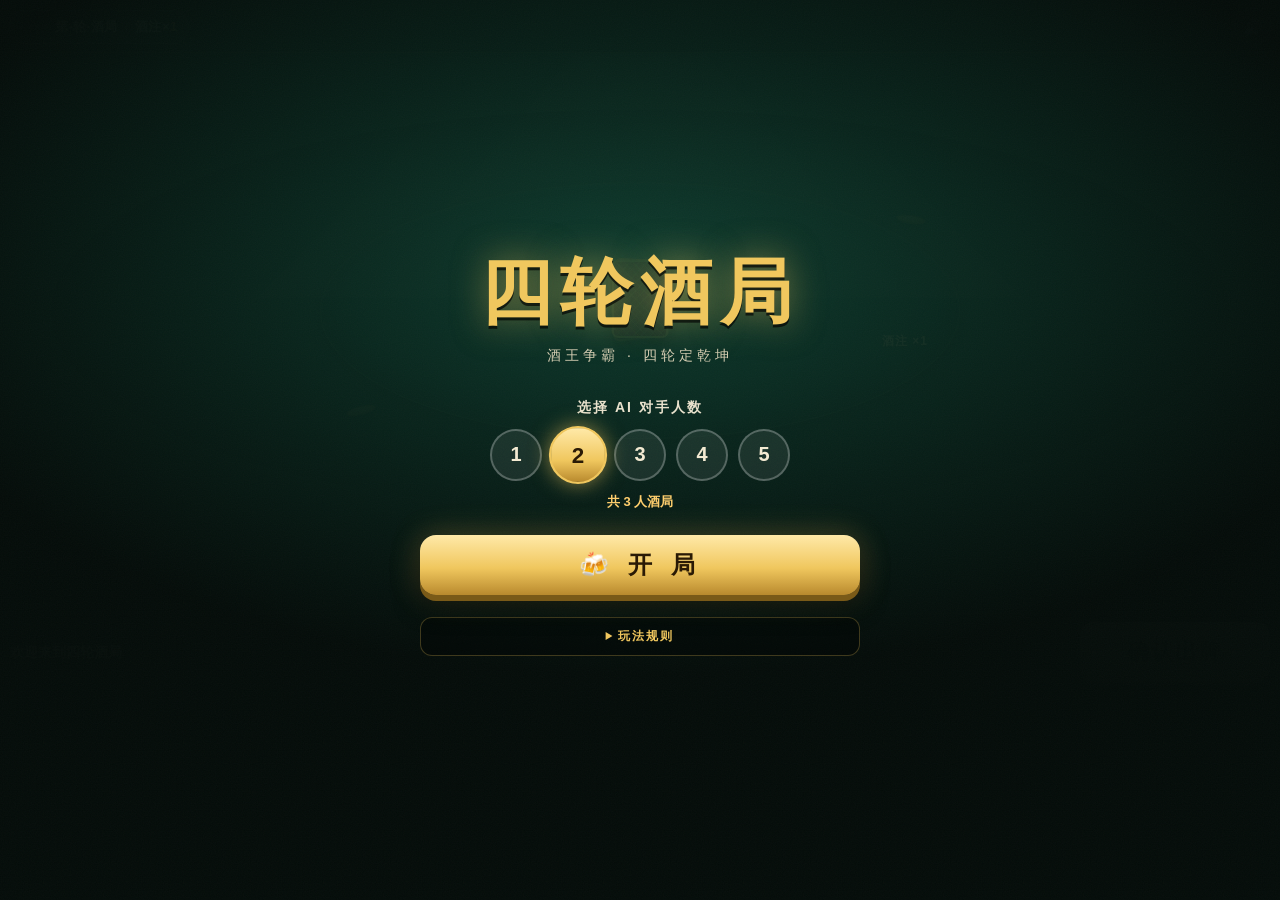
==== index.html @ f5d8945d "四轮酒局 v4: gauntlet loop 3:0 sweep vs Balatro bar 完整游戏（四轮比大/比小/十点半/炸金花、罚酒翻倍、1-5 AI）+ v4 视觉终版（舞台/酒注塔/罚酒" ====
<!DOCTYPE html>
<html lang="zh-CN">
<head>
<meta charset="UTF-8">
<meta name="viewport" content="width=device-width, initial-scale=1, maximum-scale=1, user-scalable=no, viewport-fit=cover">
<meta name="theme-color" content="#06110c">
<title>四轮酒局 · 酒王争霸</title>
<link rel="stylesheet" href="game.css">
</head>
<body>

  <!-- 顶栏：轮次 / 玩家计分 / 罚酒基数 / 静音 -->
  <header id="topbar">
    <div id="round-badge" class="badge"><span id="round-dots"><i></i><i></i><i></i><i></i></span>第<span id="round-num">-</span>轮·<span id="round-name">酒局</span><span class="badge-sep"></span>酒注×<span id="base-num">1</span></div>
    <div id="chips"></div>
    <button id="mute-btn" aria-label="静音开关">🔊</button>
  </header>

  <!-- 牌桌 -->
  <main id="table-wrap">
    <div id="table">
      <div class="felt-ring"></div>
      <div class="felt-ring-glow"></div>
      <div id="stage"></div>
      <div id="bet-visual"><div class="bet-tower"></div><div class="bet-label" id="bet-label">酒注 ×1</div></div>
      <div class="table-props"><i class="prop-chip pc1"></i><i class="prop-chip pc2"></i><i class="prop-coaster pc3"></i></div>
      <div id="deck-visual"><i></i><i></i><i></i></div>
      <div id="discard-visual"></div>
      <div id="panels"></div>
      <div id="human-slot" class="slot-anchor"></div>
      <div id="human-tray" class="beer-tray"></div>
    </div>
  </main>

  <!-- 操作栏 -->
  <div id="actionbar">
    <div id="hint">欢迎来到四轮酒局</div>
    <button id="confirm-btn" disabled>确认出牌</button>
  </div>

  <!-- 手牌锚点区域（卡牌实体在 #cardlayer） -->
  <div id="hand"></div>

  <!-- 居中横幅（轮次切换 / 结果） -->
  <div id="banner" class="hidden">
    <div id="b-title"></div>
    <div id="b-sub"></div>
  </div>

  <!-- 屏幕边缘闪光（结果瞬间） -->
  <div id="edge-flash"></div>

  <!-- 卡牌与动态元素层 -->
  <div id="cardlayer"></div>

  <!-- 粒子画布 -->
  <canvas id="fx"></canvas>

  <!-- 主菜单 -->
  <div id="menu" class="overlay">
    <div class="menu-box">
      <div class="menu-logo">四轮酒局</div>
      <div class="menu-sub">酒王争霸 · 四轮定乾坤</div>
      <div class="menu-rule-label">选择 AI 对手人数</div>
      <div id="cnt-pills">
        <button class="cnt-pill" data-n="1">1</button>
        <button class="cnt-pill on" data-n="2">2</button>
        <button class="cnt-pill" data-n="3">3</button>
        <button class="cnt-pill" data-n="4">4</button>
        <button class="cnt-pill" data-n="5">5</button>
      </div>
      <div id="menu-count">共 3 人酒局</div>
      <button id="start-btn">🍻 开 局</button>
      <details id="rules">
        <summary>玩法规则</summary>
        <p>一副 52 张，每人 7 张，连打四轮：</p>
        <p>① <b>比大</b>：出 1 张，最大者赢，最小者罚酒。<br>
           ② <b>比小</b>：出 1 张，最小者赢，最大者罚酒。<br>
           ③ <b>十点半</b>：出 2 张凑 10.5（A=1，J/Q/K=半张），最近者赢，最远者罚酒。<br>
           ④ <b>炸金花</b>：剩余 3 张自动锁定，豹子＞同花顺＞金花＞顺子＞对子＞散牌，牌型最弱者罚酒。</p>
        <p>牌点 A 最大、2 最小；同点比花色 ♠＞♥＞♣＞♦。每轮输家可抉择下一轮罚酒<b>是否翻倍</b>（1→2→4→8）。四轮之后，罚酒最多者加冕「酒王」！</p>
      </details>
    </div>
  </div>

  <!-- 翻倍抉择（人类输家） -->
  <div id="double-modal" class="overlay hidden">
    <div class="dm-box">
      <div class="dm-title">🍺 你这轮输了！</div>
      <div class="dm-info" id="dm-info">当前罚酒基数 1 杯</div>
      <button id="btn-double" class="dm-btn hot">
        <span class="dm-b-main">🔥 翻倍！</span>
        <span class="dm-b-sub" id="dm-double-sub">下轮罚酒 → 2 杯</span>
      </button>
      <button id="btn-safe" class="dm-btn calm">
        <span class="dm-b-main">🛡️ 稳一手</span>
        <span class="dm-b-sub" id="dm-safe-sub">保持 1 杯</span>
      </button>
    </div>
  </div>

  <!-- 终局结算 -->
  <div id="final-modal" class="overlay hidden">
    <div class="fm-box">
      <div class="fm-title">🏆 终局结算</div>
      <div class="fm-sub" id="fm-sub">酒王加冕</div>
      <div id="final-rows"></div>
      <button id="btn-again">🍻 再来一局</button>
    </div>
  </div>

<script src="game.js"></script>
</body>
</html>
---- game.css ----
/* ============================================================
   四轮酒局 · 酒王争霸 —— 暗色赌场绒布美学
   全部动效仅使用 transform / opacity
   ============================================================ */

:root{
  --cw: 64px;               /* 手牌宽（JS 会按视口重设） */
  --ch: 91px;               /* 手牌高 */
  --gold: #f0c75e;
  --gold-deep: #b98a2e;
  --red: #e00a28;
  --ink: #0a0d13;
  --felt-1: #14604a;
  --felt-2: #0b3d2e;
  --felt-3: #04140d;
  --panel-bg: rgba(10, 20, 16, .72);
  --noise: url("data:image/svg+xml,%3Csvg xmlns='http://www.w3.org/2000/svg' width='140' height='140'%3E%3Cfilter id='n'%3E%3CfeTurbulence type='fractalNoise' baseFrequency='0.85' numOctaves='2' stitchTiles='stitch'/%3E%3C/filter%3E%3Crect width='140' height='140' filter='url(%23n)' opacity='0.55'/%3E%3C/svg%3E");
}

*{ margin:0; padding:0; box-sizing:border-box; -webkit-tap-highlight-color:transparent; }

html, body{ height:100%; }

body{
  font-family: "PingFang SC", "Hiragino Sans GB", "Microsoft YaHei", "Noto Sans CJK SC", "Source Han Sans SC", sans-serif;
  background: #030b07;
  color: #f3ead2;
  overflow: hidden;
  user-select: none;
  -webkit-user-select: none;
  touch-action: manipulation;
  position: fixed;
  inset: 0;
  display: flex;
  flex-direction: column;
}

/* 全局细腻噪点 */
body::before{
  content:"";
  position: fixed;
  inset: 0;
  background-image: var(--noise);
  opacity: .05;
  pointer-events: none;
  z-index: 3;
}

.hidden{ display:none !important; }

/* ================= 顶栏 ================= */

#topbar{
  position: relative;
  z-index: 30;
  display: flex;
  align-items: center;
  flex-wrap: wrap;
  gap: 6px;
  padding: 8px 8px 6px;
  background: linear-gradient(180deg, rgba(6,14,10,.96), rgba(6,14,10,.78));
  border-bottom: 1px solid rgba(240,199,94,.22);
  box-shadow: 0 4px 18px rgba(0,0,0,.45);
}

.badge{
  flex: 0 0 auto;
  font-size: 12px;
  font-weight: 700;
  letter-spacing: .5px;
  padding: 7px 10px;
  border-radius: 999px;
  background: rgba(255,255,255,.09);
  border: 1px solid rgba(255,255,255,.22);
  color: #f6eeda;
  white-space: nowrap;
}
#round-dots{ margin-right: 7px; }
#round-dots i{
  display: inline-block;
  width: 5px; height: 5px;
  border-radius: 50%;
  background: rgba(255,255,255,.22);
  margin-right: 3px;
  vertical-align: 2px;
}
#round-dots i:last-child{ margin-right: 0; }
#round-dots.d1 i:nth-child(1),
#round-dots.d2 i:nth-child(-n+2),
#round-dots.d3 i:nth-child(-n+3),
#round-dots.d4 i{
  background: var(--gold);
  box-shadow: 0 0 5px rgba(240,199,94,.85);
}
.badge-sep{
  display: inline-block;
  width: 1px; height: 11px;
  background: rgba(255,255,255,.28);
  margin: 0 8px;
  vertical-align: -1px;
}
#base-num{ color: var(--gold); font-weight: 900; }

.badge.gold{
  background: linear-gradient(135deg, rgba(240,199,94,.22), rgba(185,138,46,.14));
  border-color: rgba(240,199,94,.55);
  color: var(--gold);
}

#chips{
  flex: 1 1 100%;
  order: 3;
  display: flex;
  justify-content: center;
  gap: 5px;
  overflow-x: auto;
  scrollbar-width: none;
  padding: 2px;
}
#chips::-webkit-scrollbar{ display:none; }

.chip{
  flex: 0 0 auto;
  display: flex;
  align-items: center;
  gap: 4px;
  padding: 3px 7px 3px 3px;
  border-radius: 999px;
  background: rgba(255,255,255,.06);
  border: 1px solid rgba(255,255,255,.12);
  transition: border-color .2s, background .2s;
}
.chip.me{
  border-color: rgba(240,199,94,.7);
  background: rgba(240,199,94,.12);
}
.chip.lose-flash{ border-color: var(--red); background: rgba(217,43,58,.18); }
.chip.win-flash{ border-color: var(--gold); background: rgba(240,199,94,.22); }

.chip-avatar{
  width: 22px; height: 22px;
  border-radius: 50%;
  display: flex; align-items: center; justify-content: center;
  font-size: 13px;
  background: radial-gradient(circle at 35% 30%, #2c4a3c, #10231a);
  border: 1px solid rgba(240,199,94,.35);
}
.chip-name{ font-size: 11px; font-weight: 700; letter-spacing:.02em; color:#f2ead6; white-space: nowrap; }
.chip-drinks{ font-size: 11px; font-weight: 800; letter-spacing:.02em; color: #ffd87e; white-space: nowrap; }

#mute-btn{
  flex: 0 0 auto;
  width: 38px; height: 38px;
  border-radius: 50%;
  border: 1px solid rgba(255,255,255,.16);
  background: rgba(255,255,255,.07);
  font-size: 16px;
  cursor: pointer;
  color: #f3ead2;
}

/* ================= 牌桌 ================= */

#table-wrap{
  position: relative;
  z-index: 1;
  flex: 1 1 auto;
  overflow: hidden;
  background:
    radial-gradient(ellipse 90% 70% at 50% 38%, #177257 0%, var(--felt-2) 55%, var(--felt-3) 100%);
}

/* 主光：光池 + 织纹 + 光泽 */
#table-wrap::before{
  content:"";
  position:absolute; inset:0;
  pointer-events:none;
  background:
    radial-gradient(ellipse 52% 40% at 50% 40%, rgba(255,240,200,.16), transparent 70%),
    radial-gradient(ellipse 120% 90% at 50% -20%, rgba(255,244,210,.06), transparent 60%),
    repeating-linear-gradient(0deg, rgba(255,255,255,.014) 0 1px, transparent 1px 3px),
    repeating-linear-gradient(90deg, rgba(0,0,0,.035) 0 1px, transparent 1px 3px);
}

#table{
  position: absolute;
  inset: 0;
}

/* 主光光锥（顶部射灯，收束到中央展台） */
#table::before{
  content:"";
  position:absolute;
  left:50%; top:0;
  width:64%; height:52%;
  transform: translateX(-50%);
  background: linear-gradient(180deg, rgba(255,236,180,.12), rgba(255,236,180,.03) 60%, transparent);
  clip-path: polygon(42% 0, 58% 0, 88% 100%, 12% 100%);
  pointer-events:none;
}

/* ── 中央展台：抬高的绒面舞台 ── */
#stage{
  position:absolute;
  left:50%; top:46%;
  width: min(66%, 640px);
  height: 46%;
  transform: translate(-50%,-50%);
  border-radius: 50%;
  background:
    radial-gradient(ellipse 58% 52% at 50% 36%, rgba(255,240,200,.16), transparent 70%),
    radial-gradient(ellipse at 50% 42%, #1e8a67 0%, #14604a 58%, #0d4634 100%);
  border: 1px solid rgba(240,199,94,.20);
  box-shadow:
    inset 0 2px 3px rgba(255,255,255,.10),
    inset 0 -16px 28px rgba(0,0,0,.40),
    0 12px 26px rgba(0,0,0,.52),
    0 2px 6px rgba(0,0,0,.40);
}
/* 收束在展台上的光柱 */
#stage::before{
  content:"";
  position:absolute;
  left:50%; bottom:55%;
  width:120%; height:140%;
  transform: translateX(-50%);
  background: linear-gradient(0deg, rgba(255,236,180,.10), rgba(255,236,180,.02) 55%, transparent 80%);
  clip-path: polygon(46% 0, 54% 0, 100% 100%, 0 100%);
  pointer-events:none;
}

/* ── 中心酒注塔 ── */
#bet-visual{
  position:absolute;
  left:50%; top:46%;
  transform: translate(-50%,-50%) translate(min(31vw, 265px), 8px);
  display:flex;
  flex-direction:column;
  align-items:center;
  pointer-events:none;
}
.bet-tower{ position:relative; width:52px; height:42px; }
.bet-tower i{
  position:absolute;
  left:50%;
  width:46px; height:13px;
  transform: translateX(-50%);
  border-radius:50%;
  background: radial-gradient(ellipse at 38% 26%, #ffe9a8, #f0c75e 52%, #9c7420 100%);
  border:1px solid rgba(90,60,10,.6);
  box-shadow: 0 3px 5px rgba(0,0,0,.55);
}
.bet-label{
  margin-top:3px;
  font-size:12px;
  font-weight:900;
  letter-spacing:1px;
  color:#ffe9a8;
  text-shadow:0 1px 3px rgba(0,0,0,.85), 0 0 12px rgba(240,199,94,.35);
  white-space:nowrap;
}

/* ── 罚酒上桌：玩家位旁实体酒杯 ── */
.beer-tray{
  position:absolute;
  top: 2px; right: -16px;
  display:flex;
  align-items:flex-end;
  min-width: 46px; min-height: 26px;
  pointer-events:none;
}
.panel.flip .beer-tray{ right:auto; left: -16px; }
.beer-tray::before{ /* 杯垫圆印 */
  content:"";
  position:absolute;
  left:50%; bottom:-3px;
  width: 48px; height: 13px;
  transform: translateX(-50%);
  border-radius:50%;
  background: radial-gradient(ellipse, rgba(0,0,0,.42), transparent 70%);
  border: 1px solid rgba(240,199,94,.14);
}
.beer-tray .bg{
  font-style:normal;
  font-size:19px;
  line-height:1;
  margin-left:-5px;
  filter: drop-shadow(0 2px 2px rgba(0,0,0,.55));
}
.beer-tray .g0{ transform: rotate(-8deg); }
.beer-tray .g1{ transform: rotate(3deg) translateY(-2px); }
.beer-tray .g2{ transform: rotate(9deg); }
.btower{ position:relative; display:inline-block; width:27px; height:32px; }
.btower .bg{ position:absolute; left:50%; margin:0; }
.btower .g0{ transform: translateX(-50%); bottom:0; }
.btower .g1{ transform: translateX(-50%) rotate(3deg); bottom:8px; }
.btower .g2{ transform: translateX(-50%) rotate(-6deg); bottom:16px; }
.beer-n{
  font-size:11px;
  font-weight:900;
  color:#ffcf6e;
  text-shadow:0 1px 2px rgba(0,0,0,.85);
  margin:0 0 2px 3px;
}
/* 人类玩家酒杯（人类槽位左侧） */
#human-tray{
  top:auto; right:auto;
  left:50%; bottom:5%;
  transform: translate(-50%,0) translate(calc(var(--cw) * -2.3), 0);
}

/* ── 桌面道具：散落筹码与杯垫（静态低透明度） ── */
.table-props{ position:absolute; inset:0; pointer-events:none; }
.table-props i{ position:absolute; display:block; opacity:.5; }
.prop-chip{
  width:30px; height:9px;
  border-radius:50%;
  background: radial-gradient(ellipse at 38% 26%, #ffe9a8, #f0c75e 52%, #9c7420 100%);
  border:1px solid rgba(90,60,10,.5);
  box-shadow: 0 2px 4px rgba(0,0,0,.5);
}
.pc1{ left:27%; top:63%; transform: rotate(-14deg); }
.pc2{ left:70%; top:29%; transform: rotate(9deg); opacity:.42; }
.prop-coaster{
  width:36px; height:36px;
  border-radius:50%;
  border:2px solid rgba(240,199,94,.16);
  background: radial-gradient(circle, rgba(0,0,0,.22), transparent 68%);
  box-shadow: inset 0 0 8px rgba(0,0,0,.3);
}
.pc3{ left:63%; top:67%; opacity:.55; }
#table.shake{ animation: shake .42s linear; }

@keyframes shake{
  0%,100%{ transform: translate(0,0); }
  15%{ transform: translate(-7px, 4px) rotate(-.4deg); }
  35%{ transform: translate(6px, -5px) rotate(.4deg); }
  55%{ transform: translate(-5px, -3px); }
  75%{ transform: translate(4px, 3px); }
}

/* 桌面椭圆金环：金属渐变（锥形明暗） */
.felt-ring{
  position: absolute;
  left: 50%; top: 46%;
  width: 92%; height: 72%;
  transform: translate(-50%,-50%);
  border-radius: 50%;
  background: conic-gradient(from 210deg,
    #6e5316, #f5d782 12%, #8a6a1e 25%, #f5d782 38%,
    #6e5316 50%, #f0c75e 62%, #8a6a1e 75%, #f5d782 88%, #6e5316);
  -webkit-mask: radial-gradient(ellipse at center, transparent 96.4%, #000 97%);
  mask: radial-gradient(ellipse at center, transparent 96.4%, #000 97%);
  opacity: .85;
}
/* 金环内外辉光（静态阴影 + 透明度呼吸） */
.felt-ring-glow{
  position: absolute;
  left: 50%; top: 46%;
  width: 92%; height: 72%;
  transform: translate(-50%,-50%);
  border-radius: 50%;
  box-shadow:
    inset 0 0 60px rgba(0,0,0,.55),
    inset 0 0 140px rgba(0,0,0,.35),
    0 0 44px rgba(240,199,94,.12);
  animation: ringGlow 4.5s ease-in-out infinite;
  pointer-events:none;
}
@keyframes ringGlow{
  0%,100%{ opacity: .65; }
  50%{ opacity: 1; }
}

/* 暗角（加重，越靠边越暗） */
#table-wrap::after{
  content:"";
  position:absolute; inset:0;
  background:
    radial-gradient(ellipse 72% 60% at 50% 40%, transparent 42%, rgba(0,0,0,.68) 100%),
    linear-gradient(0deg, rgba(0,0,0,.38), transparent 32%);
  pointer-events:none;
}

/* 牌堆与弃牌堆 */
#deck-visual{
  position:absolute; left:50%; top:44%;
  transform: translate(-50%,-50%);
  width: 40px; height: 56px;
}
#deck-visual i{
  position:absolute; inset:0;
  border-radius: 6px;
  background:
    linear-gradient(135deg, rgba(240,199,94,.5), rgba(240,199,94,0) 40%),
    repeating-linear-gradient(45deg, transparent 0 5px, rgba(240,199,94,.32) 5px 6px),
    repeating-linear-gradient(-45deg, transparent 0 5px, rgba(240,199,94,.32) 5px 6px),
    repeating-linear-gradient(45deg, #8c1420 0 9px, #a81826 9px 18px);
  border: 2px solid #f0c75e;
  box-shadow: 0 6px 14px rgba(0,0,0,.55);
}
#deck-visual i:nth-child(1){ transform: rotate(-6deg) translate(-2px,1px); }
#deck-visual i:nth-child(2){ transform: rotate(3deg) translate(1px,-1px); }
#deck-visual i:nth-child(3){ transform: rotate(0deg); }

#discard-visual{
  position:absolute; left:14%; top:44%;
  width: 30px; height: 42px;
  transform: translate(-50%,-50%) rotate(8deg);
  border-radius: 5px;
  border: 1px dashed rgba(255,255,255,.18);
  opacity:.5;
}

/* ================= 对手面板 ================= */

#panels{ position:absolute; inset:0; }

.panel{
  position: absolute;
  width: 80px;
  transform: translate(-50%, 0);
  text-align: center;
  transition: filter .25s;
}
.panel.turn .avatar{ box-shadow: 0 0 0 3px var(--gold), 0 0 22px rgba(240,199,94,.8); }
.panel.win-flash .avatar{ box-shadow: 0 0 0 3px var(--gold), 0 0 30px rgba(240,199,94,.95); }
.panel.lose-flash .avatar{ box-shadow: 0 0 0 3px var(--red), 0 0 26px rgba(217,43,58,.9); }

/* 玩家位落地阴影垫 + 光圈 */
.panel::before{
  content:"";
  position:absolute;
  left:50%; top:50px;
  width:76%; height:15px;
  transform: translateX(-50%);
  border-radius:50%;
  background: radial-gradient(ellipse at center, rgba(0,0,0,.52), transparent 68%);
  border: 1px solid rgba(240,199,94,.15);
  pointer-events:none;
}

.avatar{
  width: 46px; height: 46px;
  margin: 0 auto;
  border-radius: 50%;
  display:flex; align-items:center; justify-content:center;
  font-size: 25px;
  background: radial-gradient(circle at 35% 28%, #33523f, #0d201612);
  background-color: #0d2016;
  border: 2px solid rgba(240,199,94,.5);
  box-shadow: 0 4px 10px rgba(0,0,0,.5);
  animation: avatarBob 3.2s ease-in-out infinite;
}
.panel:nth-child(2n) .avatar{ animation-delay: -1.1s; }
.panel:nth-child(3n) .avatar{ animation-delay: -2.2s; }
@keyframes avatarBob{
  0%,100%{ transform: translateY(0); }
  50%{ transform: translateY(-4px); }
}

.pname{
  margin-top: 3px;
  font-size: 11px;
  font-weight: 800;
  color: #f3ead2;
  text-shadow: 0 1px 3px rgba(0,0,0,.8);
  white-space: nowrap;
}

.ptag{
  display: inline-block;
  margin-top: 2px;
  font-size: 9px;
  font-weight: 700;
  letter-spacing: .03em;
  padding: 1px 6px;
  border-radius: 999px;
  white-space: nowrap;
  opacity: .92;
}
.ptag.jin{ background: rgba(217,43,58,.25); color:#ff9aa2; border:1px solid rgba(217,43,58,.6); }
.ptag.jinshen{ background: rgba(80,140,220,.22); color:#a8c8f0; border:1px solid rgba(80,140,220,.55); }
.ptag.feng{ background: rgba(200,90,220,.22); color:#e0a8f0; border:1px solid rgba(200,90,220,.55); }

.stack-anchor{ width:2px; height:26px; margin: 2px auto 0; }
.stack-count{
  display:inline-block;
  font-size: 9px;
  letter-spacing: .03em;
  color: rgba(246,238,218,.88);
  background: rgba(0,0,0,.35);
  padding: 0 6px;
  border-radius: 999px;
  margin-top: 1px;
}
.slot-anchor{ position: relative; width:2px; height:86px; margin: 2px auto 0; }

/* 出牌区槽位：微光描边框（几何由 JS 按每轮牌数设定 --slotw） */
.slot-anchor::before{
  content:"";
  position:absolute;
  left:50%; top:50%;
  width: var(--slotw, calc(var(--cw) * .88));
  height: calc(var(--ch) * .66 + 18px);
  transform: translate(-50%,-50%);
  border-radius: 10px;
  border: 1px dashed rgba(240,199,94,.30);
  background: rgba(0,0,0,.16);
  box-shadow: inset 0 0 18px rgba(240,199,94,.07);
  pointer-events:none;
}
.panel.turn .slot-anchor::before{
  border-color: rgba(240,199,94,.75);
  box-shadow: inset 0 0 22px rgba(240,199,94,.18), 0 0 16px rgba(240,199,94,.22);
}

#human-slot{
  position:absolute;
  left: 50%; bottom: 4%;
  transform: translateX(-50%);
  width:2px; height: 90px;
  margin: 0;
}

/* ================= 操作栏 & 手牌区 ================= */

#actionbar{
  position: relative;
  z-index: 30;
  display:flex;
  align-items:center;
  gap: 10px;
  padding: 8px 10px;
  background: linear-gradient(0deg, rgba(6,14,10,.96), rgba(6,14,10,.7));
  border-top: 1px solid rgba(240,199,94,.18);
}

#hint{
  flex: 1 1 auto;
  font-size: 12px;
  font-weight: 600;
  line-height: 1.45;
  color: #f0e7cc;
  min-height: 34px;
  display:flex;
  align-items:center;
}
#hint b{ color: var(--gold); font-weight: 800; }

#confirm-btn{
  flex: 0 0 auto;
  min-width: 148px;
  min-height: 54px;
  border: none;
  border-radius: 14px;
  font-size: 19px;
  font-weight: 900;
  letter-spacing: 2px;
  font-family: inherit;
  color: #2a1a05;
  background: linear-gradient(180deg, #ffe9a8, var(--gold) 55%, var(--gold-deep));
  box-shadow: 0 5px 0 #7a5a18, 0 8px 18px rgba(0,0,0,.5);
  cursor: pointer;
  transition: transform .12s, box-shadow .12s, filter .2s;
}
#confirm-btn:disabled{
  filter: grayscale(.75) brightness(.6);
  cursor: default;
  box-shadow: 0 3px 0 #444, 0 5px 10px rgba(0,0,0,.4);
}
#confirm-btn:not(:disabled){
  animation: btnPulse 1.6s ease-in-out infinite;
}
#confirm-btn:not(:disabled):active{
  transform: translateY(3px);
  box-shadow: 0 2px 0 #7a5a18, 0 4px 10px rgba(0,0,0,.5);
}
@keyframes btnPulse{
  0%,100%{ transform: scale(1); }
  50%{ transform: scale(1.04); }
}

#hand{
  position: relative;
  z-index: 1;
  height: 172px;
  background: linear-gradient(180deg, rgba(4,10,7,0), rgba(3,8,6,.9) 45%);
}

/* ================= 卡牌 ================= */

#cardlayer{
  position: fixed;
  inset: 0;
  z-index: 5;
  pointer-events: none;
  perspective: 1000px;
}

.card{
  position: absolute;
  left:0; top:0;
  width: var(--cw);
  height: var(--ch);
  pointer-events: auto;
  will-change: transform;
  transform-style: preserve-3d;
}
.card.selectable{ cursor: pointer; }

.card .face{
  position: absolute;
  inset: 0;
  border-radius: calc(var(--cw) * .11);
  backface-visibility: hidden;
  -webkit-backface-visibility: hidden;
  overflow: hidden;
}

.card .front{
  transform: rotateY(180deg);
  background:
    linear-gradient(180deg, rgba(255,255,255,.92), rgba(255,255,255,0) 15%),
    radial-gradient(ellipse 135% 95% at 50% 0%, #fffefb 0%, #f7f0df 58%, #ece1c9 100%);
  border: max(2px, calc(var(--cw) * .028)) solid rgba(10,13,20,.62);
  box-shadow:
    0 2px 4px rgba(0,0,0,.52),
    0 7px 15px rgba(0,0,0,.48),
    -3px 3px 6px rgba(0,0,0,.30),
    inset 0 -9px 16px rgba(90,70,30,.13);
  color: var(--ink);
}
.card.suit-r .front{ color: var(--red); }
/* 纸面微噪点 */
.card .front::before{
  content:"";
  position:absolute; inset:0;
  background-image: var(--noise);
  background-size: 90px 90px;
  opacity: .07;
  pointer-events:none;
}
/* 内圈发丝框线 */
.card .front::after{
  content:"";
  position:absolute;
  inset: 4.5%;
  border: 1px solid rgba(30,25,15,.16);
  border-radius: calc(var(--cw) * .07);
  pointer-events:none;
}

.card .back{
  background:
    linear-gradient(135deg, rgba(240,199,94,.45), rgba(240,199,94,0) 42%),
    repeating-linear-gradient(45deg, transparent 0 7px, rgba(240,199,94,.34) 7px 8px),
    repeating-linear-gradient(-45deg, transparent 0 7px, rgba(240,199,94,.34) 7px 8px),
    repeating-linear-gradient(45deg, #8c1420 0 14px, #a81826 14px 28px);
  border: max(2px, calc(var(--cw) * .03)) solid var(--gold);
  box-shadow:
    0 2px 4px rgba(0,0,0,.52),
    0 7px 15px rgba(0,0,0,.48);
  display:flex; align-items:center; justify-content:center;
}
/* 牌背内圈烫金细线 */
.card .back::after{
  content:"";
  position:absolute; inset: 5.5%;
  border: 1px solid rgba(240,199,94,.6);
  border-radius: calc(var(--cw) * .07);
  pointer-events:none;
}
.back-seal{
  width: 58%; height: 58%;
  border-radius: 50%;
  border: 2px solid rgba(240,199,94,.9);
  display:flex; align-items:center; justify-content:center;
  font-size: calc(var(--cw) * .3);
  font-weight: 900;
  color: var(--gold);
  background: rgba(60, 8, 14, .6);
  text-shadow: 0 0 8px rgba(240,199,94,.6);
}

.corner{
  position: absolute;
  display: flex;
  flex-direction: column;
  align-items: center;
  line-height: 1.0;
  font-weight: 900;
  width: 26%;
}
.corner .cr{
  font-size: calc(var(--cw) * .26);
  font-family: Georgia, "STSong", "SimSun", serif;
}
.corner .cs{ font-size: calc(var(--cw) * .205); margin-top: 1%; }
.corner.tl{ left: 4%; top: 3.5%; }
.corner.br{ right: 4%; bottom: 3.5%; transform: rotate(180deg); }

/* ── 数字牌：标准花色点阵 ── */
.pipfield{
  position: absolute;
  left: 13%; right: 13%; top: 9%; bottom: 9%;
}
.pip{
  position: absolute;
  transform: translate(-50%,-50%);
  font-size: calc(var(--cw) * .21);
  line-height: 1;
  text-shadow: 0 1px 0 rgba(255,255,255,.45);
}
.pipfield.dense .pip{ font-size: calc(var(--cw) * .19); }
.pip.inv{ transform: translate(-50%,-50%) rotate(180deg); }

/* ── 人头牌：装饰几何牌面（J/Q/K 统一 art-deco 风格） ── */
.faceart{
  position: absolute;
  inset: 9% 24%;
  border: 1px solid rgba(176,141,42,.6);
  border-radius: calc(var(--cw) * .05);
  background: linear-gradient(165deg, rgba(240,199,94,.16), rgba(240,199,94,0) 58%);
  display: flex;
  flex-direction: column;
  align-items: center;
  justify-content: center;
  gap: 5%;
  overflow: hidden;
}
.faceart::before{
  content:"";
  position: absolute; inset: 7%;
  border: 1px solid rgba(176,141,42,.38);
  border-radius: calc(var(--cw) * .035);
  pointer-events: none;
}
.fa-frame{ position: absolute; inset: 0; pointer-events: none; }
.fa-J .fa-frame{
  background:
    repeating-linear-gradient(135deg, transparent 0 7px, rgba(176,141,42,.18) 7px 8px),
    repeating-linear-gradient(-135deg, transparent 0 7px, rgba(176,141,42,.12) 7px 8px);
}
.fa-Q .fa-frame{
  background: repeating-radial-gradient(circle at 50% 50%, transparent 0 9px, rgba(176,141,42,.15) 9px 10px);
}
.fa-K .fa-frame{
  background: repeating-conic-gradient(from 0deg at 50% 50%, transparent 0deg 15deg, rgba(176,141,42,.14) 15deg 17deg);
}
.fa-rank{
  position: relative;
  font-family: Georgia, "STSong", "SimSun", serif;
  font-size: calc(var(--cw) * .44);
  font-weight: 700;
  line-height: 1;
  text-shadow: 0 1px 0 rgba(255,255,255,.55);
}
.fa-suit{ position: relative; font-size: calc(var(--cw) * .24); line-height: 1; }

/* ── A：中央特大花色 + 装饰 ── */
.acefield{
  position: absolute;
  inset: 8% 10%;
  display: flex;
  align-items: center;
  justify-content: center;
}
.ace-ring{
  position: absolute;
  width: 82%; height: 60%;
  border: 1px solid currentColor;
  opacity: .32;
  border-radius: 50%;
}
.ace-big{
  position: relative;
  font-size: calc(var(--cw) * .58);
  line-height: 1;
  text-shadow: 0 1px 0 rgba(255,255,255,.5);
}
.acefield .fl{
  position: absolute;
  font-size: calc(var(--cw) * .11);
  opacity: .65;
}
.fl-n{ top: 1%; left: 50%; transform: translateX(-50%); }
.fl-s{ bottom: 1%; left: 50%; transform: translateX(-50%); }
.fl-e{ right: 0; top: 50%; transform: translateY(-50%); }
.fl-w{ left: 0; top: 50%; transform: translateY(-50%); }

.card.sel .front{
  box-shadow:
    0 4px 8px rgba(0,0,0,.5),
    0 10px 20px rgba(0,0,0,.5),
    0 0 0 3px var(--gold),
    0 0 22px rgba(240,199,94,.85);
}
.card.locked .front{
  box-shadow:
    0 2px 4px rgba(0,0,0,.52),
    0 7px 15px rgba(0,0,0,.48),
    0 0 0 3px rgba(240,199,94,.75),
    0 0 16px rgba(240,199,94,.55);
}
.card.spot .front{
  box-shadow:
    0 4px 8px rgba(0,0,0,.55),
    0 12px 22px rgba(0,0,0,.5),
    0 0 0 3px rgba(245,215,130,.95),
    0 0 34px rgba(240,199,94,.9);
}

/* ================= 气泡 / 标签 / 飞行物（cardlayer 内） ================= */

.bubble{
  position: absolute;
  max-width: 150px;
  padding: 8px 11px;
  border-radius: 12px;
  background: rgba(16, 26, 20, .95);
  border: 1px solid rgba(240,199,94,.6);
  color: #f3ead2;
  font-size: 12px;
  font-weight: 700;
  line-height: 1.35;
  text-align: center;
  pointer-events: none;
  opacity: 0;
  box-shadow: 0 6px 16px rgba(0,0,0,.5);
}
.bubble::after{
  content:"";
  position:absolute;
  left: 50%; bottom: -6px;
  width: 10px; height: 10px;
  transform: translateX(-50%) rotate(45deg);
  background: rgba(16, 26, 20, .95);
  border-right: 1px solid rgba(240,199,94,.6);
  border-bottom: 1px solid rgba(240,199,94,.6);
}

.tag-label{
  position: absolute;
  transform: translate(-50%,-50%);
  padding: 3px 10px;
  border-radius: 999px;
  background: rgba(10, 18, 14, .92);
  border: 1px solid rgba(240,199,94,.65);
  color: var(--gold);
  font-size: 13px;
  font-weight: 900;
  white-space: nowrap;
  pointer-events: none;
  opacity: 0;
  box-shadow: 0 4px 12px rgba(0,0,0,.5);
}

.fly-chip{
  position: absolute;
  width: 30px; height: 30px;
  margin: -15px 0 0 -15px;
  border-radius: 50%;
  background: radial-gradient(circle at 35% 30%, #ffe9a8, var(--gold) 55%, var(--gold-deep) 100%);
  border: 3px dashed rgba(122, 74, 10, .85);
  box-shadow: 0 4px 10px rgba(0,0,0,.55), inset 0 0 6px rgba(255,255,255,.5);
  pointer-events: none;
}
.fly-beer{
  position: absolute;
  font-size: 30px;
  margin: -17px 0 0 -17px;
  pointer-events: none;
  filter: drop-shadow(0 4px 6px rgba(0,0,0,.5));
}

/* ================= 居中横幅 ================= */

#banner{
  position: fixed;
  left: 50%; top: 40%;
  transform: translate(-50%,-50%);
  z-index: 12;
  min-width: 250px;
  max-width: 88vw;
  padding: 18px 34px;
  border-radius: 14px;
  text-align: center;
  background:
    linear-gradient(180deg, rgba(255,236,170,.10), rgba(255,236,170,0) 30%),
    linear-gradient(160deg, rgba(24,20,10,.97), rgba(8,10,7,.97));
  border: 2px solid rgba(240,199,94,.9);
  outline: 1px solid rgba(240,199,94,.35);
  outline-offset: 4px;
  box-shadow: 0 0 0 4px rgba(0,0,0,.35), 0 18px 50px rgba(0,0,0,.7), 0 0 46px rgba(240,199,94,.28);
  pointer-events: none;
}
/* 金属顶光 */
#banner::before{
  content:"";
  position:absolute; left:4%; right:4%; top:0; height: 2px;
  background: linear-gradient(90deg, transparent, rgba(255,240,190,.9), transparent);
  pointer-events:none;
}
#banner.pop{ animation: bannerIn .5s cubic-bezier(.2,1.4,.4,1) both; }
@keyframes bannerIn{
  0%{ transform: translate(-50%,-50%) scale(.35); opacity: 0; }
  100%{ transform: translate(-50%,-50%) scale(1); opacity: 1; }
}
#b-title{
  font-size: 30px;
  font-weight: 900;
  letter-spacing: 3px;
  font-family: Georgia, "STSong", "SimSun", serif;
  background: linear-gradient(180deg, #fff3c4 0%, #f0c75e 46%, #b98a2e 62%, #ffe9a8 100%);
  -webkit-background-clip: text;
  background-clip: text;
  -webkit-text-fill-color: transparent;
  color: transparent;
  filter: drop-shadow(0 2px 0 rgba(0,0,0,.6)) drop-shadow(0 0 18px rgba(240,199,94,.4));
  white-space: nowrap;
}
#b-sub{
  margin-top: 8px;
  font-size: 14px;
  font-weight: 700;
  color: #e9e2cd;
  line-height: 1.6;
}
#b-sub b{ color: var(--gold); }
#b-sub .lose{ color: #ff8f9a; font-size: 15px; }
#b-sub .win{ color: #ffe9a8; font-size: 13px; }
#b-sub .amt{
  display: inline-block;
  margin-left: 7px;
  font-family: Georgia, "STSong", "SimSun", serif;
  font-size: 30px;
  font-weight: 900;
  color: #ff9aa2;
  text-shadow: 0 2px 0 rgba(0,0,0,.65), 0 0 22px rgba(224,10,40,.5);
  vertical-align: -3px;
}

/* ================= 覆盖层（菜单 / 翻倍 / 终局） ================= */

.overlay{
  position: fixed;
  inset: 0;
  z-index: 40;
  display: flex;
  align-items: center;
  justify-content: center;
  padding: 20px;
  background:
    radial-gradient(ellipse 80% 60% at 50% 30%, rgba(20,96,74,.5), rgba(4,12,9,.92) 75%);
  background-color: rgba(3, 8, 6, .88);
}
.overlay::before{
  content:"";
  position:absolute; inset:0;
  background-image: var(--noise);
  opacity:.06;
  pointer-events:none;
}

.menu-box, .dm-box, .fm-box{
  position: relative;
  width: 100%;
  max-width: 380px;
  text-align: center;
}

.menu-logo{
  font-size: 52px;
  font-weight: 900;
  letter-spacing: 8px;
  font-family: Georgia, "STSong", "SimSun", serif;
  color: var(--gold);
  text-shadow: 0 3px 0 rgba(0,0,0,.65), 0 0 34px rgba(240,199,94,.5);
}
.menu-sub{
  margin-top: 6px;
  font-size: 14px;
  letter-spacing: 4px;
  color: #d8cfb4;
}
.menu-rule-label{
  margin-top: 34px;
  font-size: 14px;
  font-weight: 800;
  color: #e9e2cd;
  letter-spacing: 2px;
}
#cnt-pills{
  margin-top: 12px;
  display: flex;
  justify-content: center;
  gap: 10px;
}
.cnt-pill{
  width: 52px; height: 52px;
  border-radius: 50%;
  border: 2px solid rgba(255,255,255,.25);
  background: rgba(255,255,255,.07);
  color: #f3ead2;
  font-size: 20px;
  font-weight: 900;
  font-family: inherit;
  cursor: pointer;
  transition: transform .15s, background .2s, border-color .2s;
}
.cnt-pill.on{
  background: linear-gradient(180deg, #ffe9a8, var(--gold) 60%, var(--gold-deep));
  border-color: var(--gold);
  color: #2a1a05;
  transform: scale(1.12);
  box-shadow: 0 0 18px rgba(240,199,94,.55);
}
#menu-count{ margin-top: 12px; font-size: 13px; color: #ffcf6e; font-weight: 700; }

#start-btn{
  margin-top: 24px;
  width: 100%;
  min-height: 60px;
  border: none;
  border-radius: 16px;
  font-size: 24px;
  font-weight: 900;
  letter-spacing: 6px;
  font-family: inherit;
  color: #2a1a05;
  background: linear-gradient(180deg, #ffe9a8, var(--gold) 55%, var(--gold-deep));
  box-shadow: 0 6px 0 #7a5a18, 0 10px 26px rgba(0,0,0,.55), 0 0 30px rgba(240,199,94,.3);
  cursor: pointer;
  animation: btnPulse 1.8s ease-in-out infinite;
  transition: transform .12s;
}
#start-btn:active{ transform: translateY(4px); }

#rules{
  margin-top: 22px;
  text-align: left;
  font-size: 12px;
  color: #cfc6ab;
  background: rgba(0,0,0,.3);
  border: 1px solid rgba(240,199,94,.25);
  border-radius: 12px;
  padding: 10px 14px;
}
#rules summary{
  cursor: pointer;
  font-weight: 800;
  color: var(--gold);
  text-align: center;
  letter-spacing: 2px;
  outline: none;
}
#rules p{ margin-top: 8px; line-height: 1.7; }
#rules b{ color: #ffe9a8; }

/* 翻倍抉择 */
.dm-box{ max-width: 400px; }
.dm-title{
  font-size: 34px;
  font-weight: 900;
  letter-spacing: 3px;
  font-family: Georgia, "STSong", "SimSun", serif;
  color: #ff8f9a;
  text-shadow: 0 2px 0 rgba(0,0,0,.6), 0 0 26px rgba(217,43,58,.5);
}
.dm-info{
  margin-top: 10px;
  font-size: 15px;
  font-weight: 700;
  color: #e9e2cd;
}
.dm-btn{
  display: block;
  width: 100%;
  margin-top: 18px;
  padding: 16px 18px;
  border-radius: 18px;
  border: none;
  font-family: inherit;
  cursor: pointer;
  transition: transform .12s;
}
.dm-btn:active{ transform: scale(.97); }
.dm-b-main{ display:block; font-size: 26px; font-weight: 900; letter-spacing: 3px; }
.dm-b-sub{ display:block; margin-top: 4px; font-size: 13px; font-weight: 700; opacity: .85; }
.dm-btn.hot{
  color: #fff5f5;
  background: linear-gradient(180deg, #f0515f, var(--red) 55%, #8c1420);
  box-shadow: 0 6px 0 #5c0d16, 0 10px 26px rgba(0,0,0,.55), 0 0 34px rgba(217,43,58,.45);
  animation: hotPulse 1.1s ease-in-out infinite;
}
@keyframes hotPulse{
  0%,100%{ transform: scale(1); }
  50%{ transform: scale(1.03); }
}
.dm-btn.calm{
  color: #eaf2ff;
  background: linear-gradient(180deg, #3f6ea8, #2b4f7c 55%, #1a3353);
  box-shadow: 0 6px 0 #10203a, 0 10px 26px rgba(0,0,0,.55);
}

/* 终局 */
.fm-box{
  background: linear-gradient(160deg, rgba(22,32,26,.97), rgba(8,14,11,.97));
  border: 2px solid rgba(240,199,94,.75);
  border-radius: 22px;
  padding: 26px 22px 22px;
  box-shadow: 0 24px 60px rgba(0,0,0,.75), 0 0 50px rgba(240,199,94,.15);
}
.fm-title{
  font-size: 30px;
  font-weight: 900;
  letter-spacing: 4px;
  font-family: Georgia, "STSong", "SimSun", serif;
  color: var(--gold);
  text-shadow: 0 2px 0 rgba(0,0,0,.6), 0 0 26px rgba(240,199,94,.45);
}
.fm-sub{ margin-top: 6px; font-size: 14px; font-weight: 800; color: #ffe9a8; letter-spacing: 2px; }
#final-rows{ margin-top: 16px; }
.frow{
  display: flex;
  align-items: center;
  gap: 10px;
  padding: 9px 12px;
  margin-top: 8px;
  border-radius: 12px;
  background: rgba(255,255,255,.05);
  border: 1px solid rgba(255,255,255,.1);
  opacity: 0;
  transform: translateY(14px);
  transition: opacity .4s, transform .4s;
}
.frow.in{ opacity: 1; transform: translateY(0); }
.frow.king{
  background: linear-gradient(90deg, rgba(240,199,94,.22), rgba(240,199,94,.06));
  border-color: rgba(240,199,94,.7);
}
.frow.me{ border-color: rgba(140,190,255,.55); }
.frow .fk{ font-size: 22px; width: 30px; text-align: center; }
.frow .fa{ font-size: 24px; }
.frow .fn{ flex: 1; text-align: left; font-size: 15px; font-weight: 800; }
.frow .fn .ptag{ margin-left: 6px; }
.frow .fd{ font-size: 16px; font-weight: 900; color: #ffcf6e; white-space: nowrap; }
#btn-again{
  margin-top: 20px;
  width: 100%;
  min-height: 56px;
  border: none;
  border-radius: 16px;
  font-size: 20px;
  font-weight: 900;
  letter-spacing: 4px;
  font-family: inherit;
  color: #2a1a05;
  background: linear-gradient(180deg, #ffe9a8, var(--gold) 55%, var(--gold-deep));
  box-shadow: 0 5px 0 #7a5a18, 0 8px 22px rgba(0,0,0,.55);
  cursor: pointer;
}
#btn-again:active{ transform: translateY(3px); }

/* ================= 粒子画布 ================= */

#fx{
  position: fixed;
  inset: 0;
  z-index: 8;
  pointer-events: none;
}

/* ================= 桌面端适配 ================= */

@media (min-width: 700px){
  #topbar{ flex-wrap: nowrap; }
  #chips{ flex: 1 1 auto; order: 0; justify-content: flex-start; }
  .panel{ width: 110px; }
  .avatar{ width: 62px; height: 62px; font-size: 34px; }
  .panel::before{ top: 68px; height: 19px; }
  #b-sub .amt{ font-size: 36px; }
  .pname{ font-size: 14px; }
  .ptag{ font-size: 11px; }
  .stack-anchor{ height: 34px; }
  .slot-anchor{ height: 112px; }
  #hand{ height: 210px; }
  #hint{ font-size: 14px; }
  #confirm-btn{ min-width: 190px; min-height: 60px; font-size: 22px; }
  .badge{ font-size: 13px; }
  .chip-avatar{ width: 32px; height: 32px; font-size: 18px; }
  .chip-name{ font-size: 13px; }
  .chip-drinks{ font-size: 13px; }
  #deck-visual{ width: 56px; height: 78px; }
  .menu-logo{ font-size: 72px; }
  .menu-box, .dm-box{ max-width: 440px; }
  #b-title{ font-size: 38px; }
  .bubble{ max-width: 190px; font-size: 14px; }
}

@media (min-width: 1100px){
  .panel{ width: 130px; }
  .avatar{ width: 72px; height: 72px; font-size: 40px; }
  .panel::before{ top: 78px; height: 22px; }
  .slot-anchor{ height: 128px; }
}

/* 窄屏：计分芯片隐藏名字（名字见桌面面板），全部玩家一屏放下 */
@media (max-width: 699px){
  .chip-name{ display: none; }
  .chip.me .chip-name{ display: block; }
}

/* 矮屏（横屏手机）压缩 */
@media (max-height: 620px){
  #hand{ height: 128px; }
  .slot-anchor{ height: 62px; }
  .stack-anchor{ height: 18px; }
  #b-title{ font-size: 24px; }
}

/* shot 模式：瞬间定格，无入场动画 */
.noanim *, .noanim *::before, .noanim *::after{
  animation-duration: .001s !important;
  animation-delay: 0s !important;
  animation-iteration-count: 1 !important;
  transition-duration: .001s !important;
  transition-delay: 0s !important;
}

/* ================= 结果戏剧感（聚光 / 边缘闪光 / 罚酒飘字） ================= */

/* 赢家聚光池（桌面层，位于卡牌之下） */
.spot-pool{
  position: absolute;
  width: calc(var(--cw) * 3.2);
  height: calc(var(--ch) * 1.5);
  transform: translate(-50%,-50%);
  border-radius: 50%;
  background: radial-gradient(ellipse at center, rgba(255,240,190,.30), rgba(240,199,94,.10) 55%, transparent 75%);
  pointer-events: none;
}

/* 结果瞬间屏幕边缘闪光 */
#edge-flash{
  position: fixed;
  inset: 0;
  z-index: 15;
  opacity: 0;
  pointer-events: none;
  box-shadow:
    inset 0 0 60px rgba(255,240,190,.55),
    inset 0 0 140px rgba(240,199,94,.35);
}

/* 罚酒数字飘字 */
.dmg-float{
  position: absolute;
  transform: translate(-50%,-50%);
  font-family: Georgia, "STSong", "SimSun", serif;
  font-size: 22px;
  font-weight: 900;
  color: #ffcf6e;
  text-shadow: 0 2px 0 rgba(0,0,0,.7), 0 0 16px rgba(240,199,94,.6);
  white-space: nowrap;
  pointer-events: none;
}
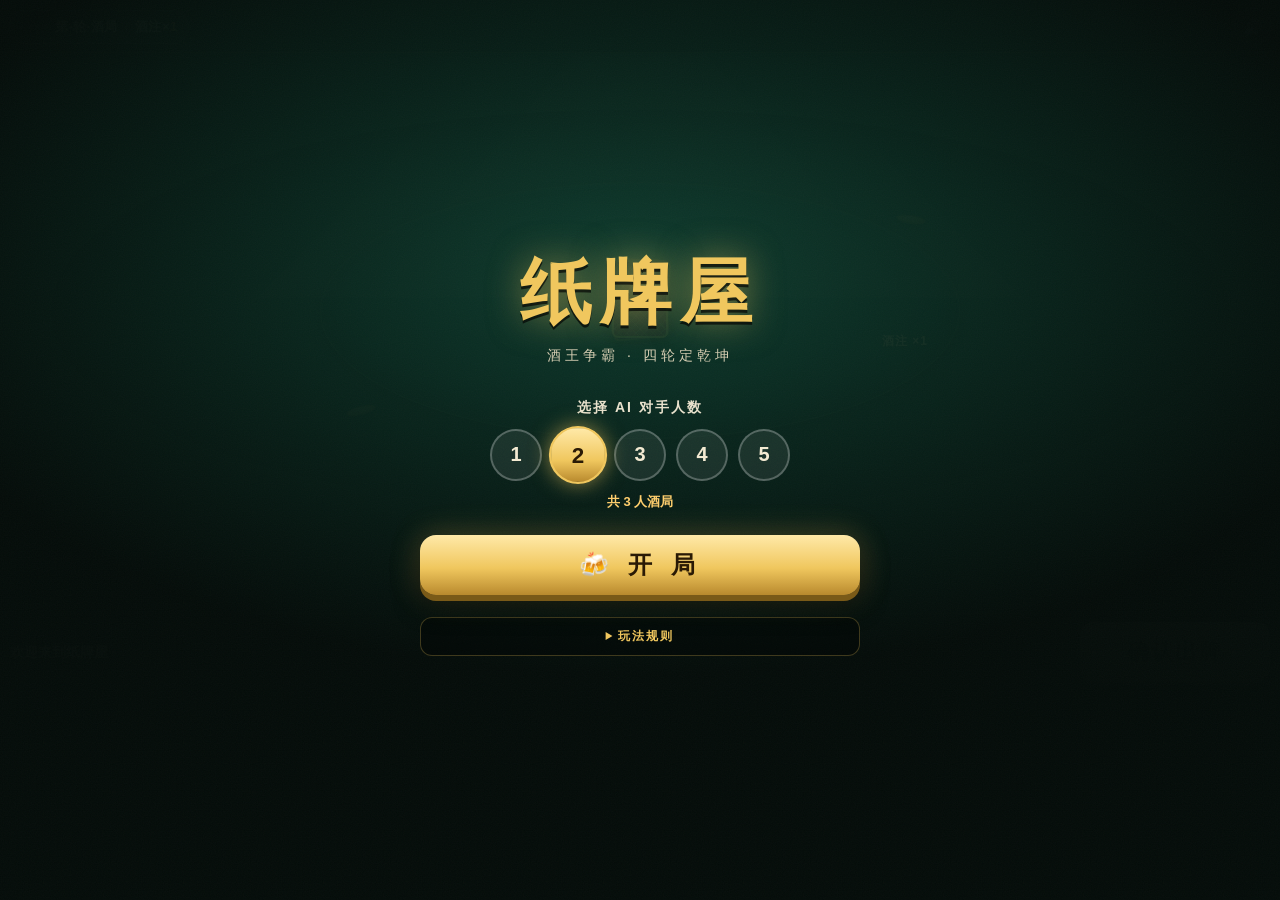
==== commit fa78eb77: "rename: 四轮酒局 -> 纸牌屋 Co-authored-by: Cursor <cursoragent@cursor.com>" ====
--- a/index.html
+++ b/index.html
@@ -4,7 +4,7 @@
 <meta charset="UTF-8">
 <meta name="viewport" content="width=device-width, initial-scale=1, maximum-scale=1, user-scalable=no, viewport-fit=cover">
 <meta name="theme-color" content="#06110c">
-<title>四轮酒局 · 酒王争霸</title>
+<title>纸牌屋 · 酒王争霸</title>
 <link rel="stylesheet" href="game.css">
 </head>
 <body>
@@ -34,7 +34,7 @@
 
   <!-- 操作栏 -->
   <div id="actionbar">
-    <div id="hint">欢迎来到四轮酒局</div>
+    <div id="hint">欢迎来到纸牌屋</div>
     <button id="confirm-btn" disabled>确认出牌</button>
   </div>
 
@@ -59,7 +59,7 @@
   <!-- 主菜单 -->
   <div id="menu" class="overlay">
     <div class="menu-box">
-      <div class="menu-logo">四轮酒局</div>
+      <div class="menu-logo">纸牌屋</div>
       <div class="menu-sub">酒王争霸 · 四轮定乾坤</div>
       <div class="menu-rule-label">选择 AI 对手人数</div>
       <div id="cnt-pills">
--- a/game.css
+++ b/game.css
@@ -1,5 +1,5 @@
 /* ============================================================
-   四轮酒局 · 酒王争霸 —— 暗色赌场绒布美学
+   纸牌屋 · 酒王争霸 —— 暗色赌场绒布美学
    全部动效仅使用 transform / opacity
    ============================================================ */
 
